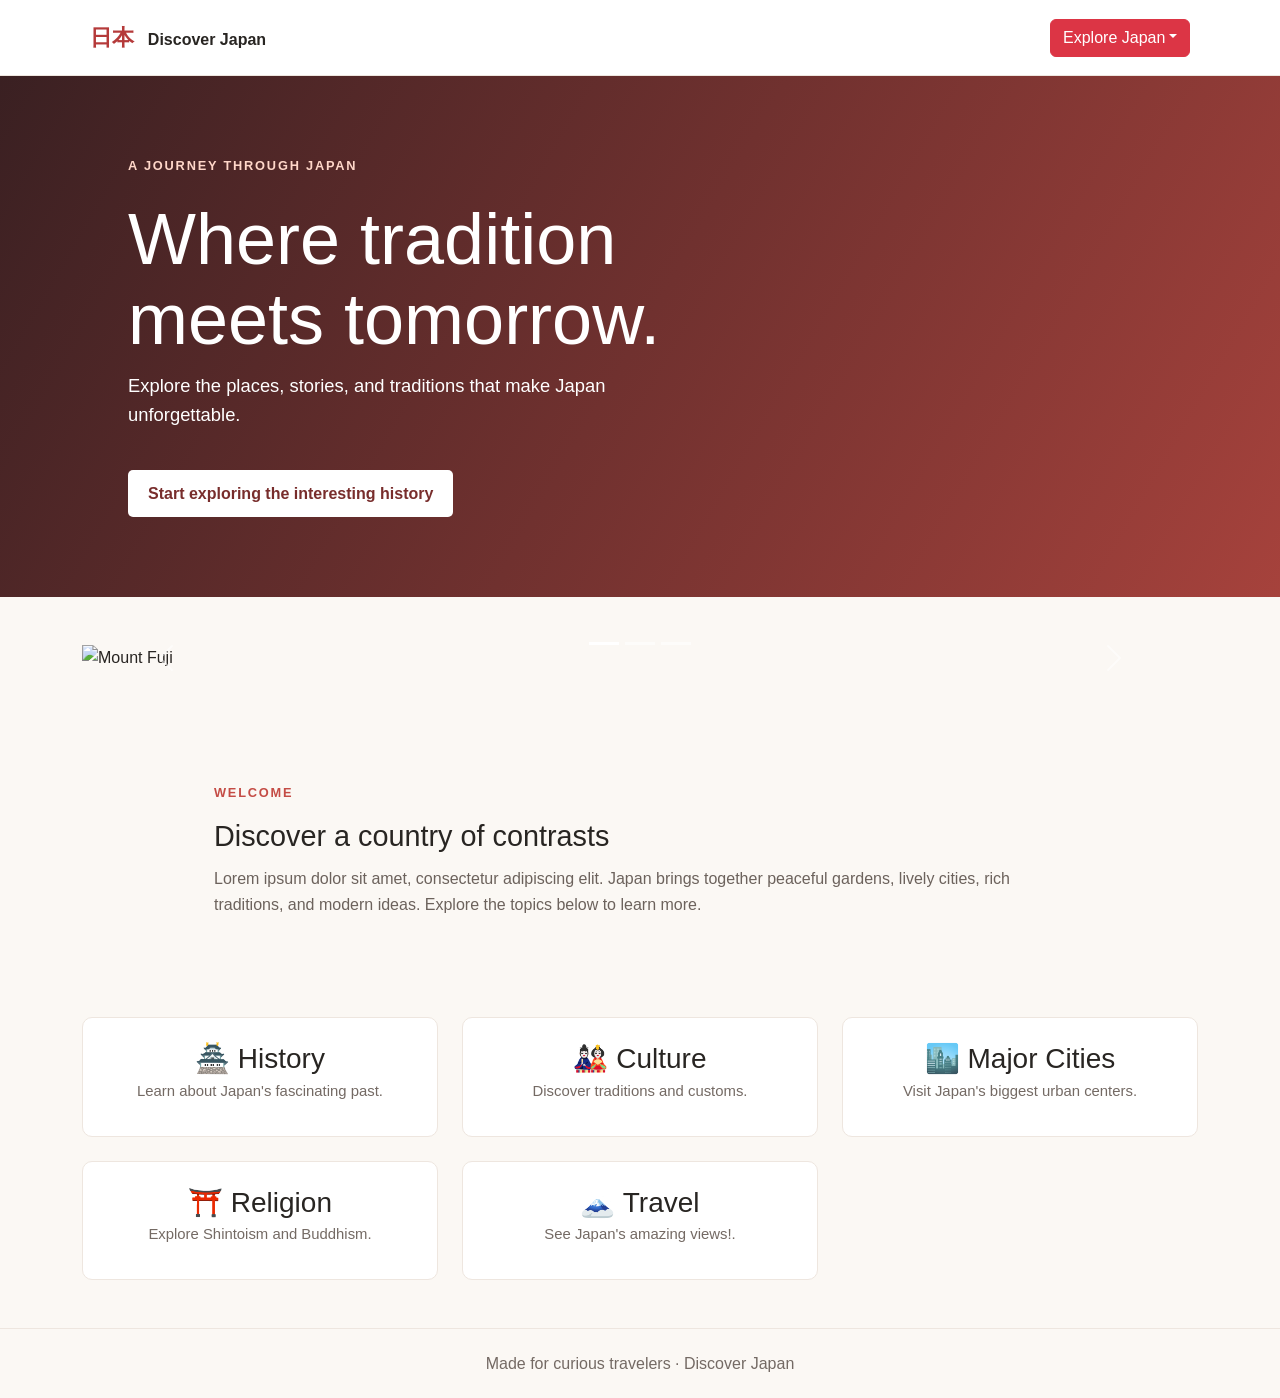
==== index.html @ 2e781ce1 "index.html added Added final draft of home page" ====
<!DOCTYPE html>
<html lang="en">
<head>
  <meta charset="UTF-8">
  <meta name="viewport" content="width=device-width, initial-scale=1.0">
  <title>Discover Japan</title>
  <link href="https://cdn.jsdelivr.net/npm/bootstrap@5.3.3/dist/css/bootstrap.min.css" rel="stylesheet">
    <link rel="stylesheet" href="TPRoughStyles.css">
</head>
<script src="https://cdn.jsdelivr.net/npm/bootstrap@5.3.3/dist/js/bootstrap.bundle.min.js"></script>
<body>
  <header class="site-header">
    <a class="logo" href="TPRoughPage1.html">日本 <span>Discover Japan</span></a>
    <nav>
      <div class = "dropdown d-inline-block">
	  <button class = "btn btn-danger dropdown-toggle" types="button" data-bs-toggle="dropdown">Explore Japan</button>
	  
	  <ul class="dropdown-menu">
	  
	  <li><a class="dropdown-item" href="TPRoughPage2.html">History</a></li>
      <li><a class="dropdown-item" href="TPRoughPage3.html">Culture</a></li>
      <li><a class="dropdown-item" href="TPRoughPage4.html">Major Cities</a></li>
      <li><a class="dropdown-item" href="TPRoughPage5.html">Religion</a></li>
      <li><a class="dropdown-item" href="TPRoughPage6.html">Travel</a></li>
	  </ul>
	  </div>
    </nav>
  </header>

  <main>
    <section class="hero">
      <p class="eyebrow">A journey through Japan</p>
      <h1>Where tradition meets tomorrow.</h1>
      <p id="subhead">Explore the places, stories, and traditions that make Japan unforgettable.</p>
   
	<a class="button" href="TPRoughPage2.html">Start exploring the interesting history</a>
    </section>
	
	<section class="container my-5">

<div id="japanCarousel" class="carousel slide" data-bs-ride="carousel">

  <div class="carousel-indicators">
    <button type="button" data-bs-target="#japanCarousel" data-bs-slide-to="0" class="active"></button>
    <button type="button" data-bs-target="#japanCarousel" data-bs-slide-to="1"></button>
    <button type="button" data-bs-target="#japanCarousel" data-bs-slide-to="2"></button>
  </div>

  <div class="carousel-inner">

    <div class="carousel-item active">
      <img src="images/mountFuji100.jpg" class="d-block w-100" alt="Mount Fuji">
    </div>

    <div class="carousel-item">
      <img src="images/tokyo100.jpg" class="d-block w-100" alt="Tokyo">
    </div>

    <div class="carousel-item">
      <img src="images/kyoto100.jpg" class="d-block w-100" alt="Kyoto">
    </div>

  </div>

  <button class="carousel-control-prev"
          type="button"
          data-bs-target="#japanCarousel"
          data-bs-slide="prev">
    <span class="carousel-control-prev-icon"></span>
  </button>

  <button class="carousel-control-next"
          type="button"
          data-bs-target="#japanCarousel"
          data-bs-slide="next">
    <span class="carousel-control-next-icon"></span>
  </button>

</div>

</section>

    <section class="intro" id="explore">
      <p class="eyebrow">Welcome</p>
      <h2>Discover a country of contrasts</h2>
      <p>Lorem ipsum dolor sit amet, consectetur adipiscing elit. Japan brings together peaceful gardens, lively cities, rich traditions, and modern ideas. Explore the topics below to learn more.</p>
    </section>

    <section class="container my-5">

<div class="row g-4">

  <div class="col-12 col-sm-6 col-lg-4">
    <a class="card p-3 text-center h-100" href="TPRoughPage2.html">
      <h3>🏯 History</h3>
      <p>Learn about Japan's fascinating past.</p>
    </a>
  </div>

  <div class="col-12 col-sm-6 col-lg-4">
    <a class="card p-3 text-center h-100" href="TPRoughPage3.html">
      <h3>🎎 Culture</h3>
      <p>Discover traditions and customs.</p>
    </a>
  </div>

  <div class="col-12 col-sm-6 col-lg-4">
    <a class="card p-3 text-center h-100" href="TPRoughPage4.html">
      <h3>🏙️ Major Cities</h3>
      <p>Visit Japan's biggest urban centers.</p>
    </a>
  </div>

  <div class="col-12 col-sm-6 col-lg-4">
    <a class="card p-3 text-center h-100" href="TPRoughPage5.html">
      <h3>⛩️ Religion</h3>
      <p>Explore Shintoism and Buddhism.</p>
    </a>
  </div>

  <div class="col-12 col-sm-6 col-lg-4">
    <a class="card p-3 text-center h-100" href="TPRoughPage6.html">
      <h3>🗻 Travel</h3>
      <p>See Japan's amazing views!.</p>
    </a>
  </div>

</div>

</section>
  </main>

  <footer>Made for curious travelers · Discover Japan</footer>
</body>
</html>
---- TPRoughStyles.css ----
* {
  margin: 0;
  padding: 0;
  box-sizing: border-box;
}

body {
  font-family: -apple-system, BlinkMacSystemFont, "Segoe UI", sans-serif;
  line-height: 1.6;
  color: #282522;
  background: #fbf8f4;
}

.site-header {
  min-height: 76px;
  padding: 16px 7%;
  display: flex;
  align-items: center;
  justify-content: space-between;
  gap: 24px;
  background: #fff;
  border-bottom: 1px solid #eee6df;
}

.logo {
  color: #b53a3a;
  font-size: 1.4rem;
  font-weight: 800;
  text-decoration: none;
}

.logo span {
  color: #282522;
  font-size: 1rem;
  margin-left: 8px;
}

nav {
  display: flex;
  flex-wrap: wrap;
  gap: 20px;
}

nav a, .text-link {
  color: #514943;
  text-decoration: none;
  font-weight: 600;
}

nav a:hover, .text-link:hover {
  color: #b53a3a;
}

.hero {
  min-height: 390px;
  padding: 80px 10%;
  display: flex;
  flex-direction: column;
  align-items: flex-start;
  justify-content: center;
  color: white;
  background: linear-gradient(120deg, #3a2022, #a6423c);
}

.hero h1 {
  max-width: 650px;
  margin: 8px 0 12px;
  font-size: clamp(2.5rem, 7vw, 4.5rem);
  line-height: 1.1;
}

.hero p:not(.eyebrow) {
  max-width: 560px;
  color: darkred;
}

#historyp {
  max-width: 560px;
  color: white;
  font-size: 1.15rem;
}
.eyebrow {
  color: #c44c45;
  font-size: 0.8rem;
  font-weight: 800;
  letter-spacing: 0.14em;
  text-transform: uppercase;
}

.hero .eyebrow {
  color: #ffd7c9;
}

.button {
  margin-top: 24px;
  padding: 11px 20px;
  border-radius: 5px;
  color: #782d2c;
  background: white;
  font-weight: 700;
  text-decoration: none;
}

.intro, .topic-page {
  max-width: 900px;
  margin: 0 auto;
  padding: 64px 24px 36px;
}

.intro h2, .topic-panel h2 p {
  margin: 6px 0 12px;
  font-size: 1.8rem;
}

.intro > p:last-child, .topic-panel p {
  color: #6c625c;
}

.card-grid {
  max-width: 1100px;
  margin: 0 auto;
  padding: 10px 24px 70px;
  display: grid;
  grid-template-columns: repeat(auto-fit, minmax(190px, 1fr));
  gap: 16px;
}

.card {
  padding: 22px;
  border: 1px solid #eee6df;
  border-radius: 10px;
  color: inherit;
  background: white;
  text-decoration: none;
  transition: transform 0.2s, box-shadow 0.2s;
}

.card:hover {
  transform: translateY(-4px);
  box-shadow: 0 10px 24px #38231a12;
}

.card span {
  font-size: 1.8rem;
}

.card h3 {
  margin: 8px 0 4px;
}

.card p {
  color: #746a64;
  font-size: 0.93rem;
}

.topic-page {
  min-height: calc(100vh - 140px);
}

.topic-page h1 {
  margin: 4px 0;
  color: #9f3835;
  font-size: clamp(2.5rem, 7vw, 4rem);
}

.lead {
  color: #746a64;
  font-size: 1.15rem;
}

.topic-panel {
  margin: 30px 0 24px;
  padding: 28px;
  border-radius: 10px;
  background: white;
  box-shadow: 0 5px 20px #38231a0c;
  color: darkred;
}

.historyContent {
  color: rgb(138, 3, 3);
}

footer {
  padding: 22px;
  color: #746a64;
  text-align: center;
  border-top: 1px solid #eee6df;
}

.topic-panel-content {
  display: flex;
  flex-direction: column;
  align-items: center;
  gap: 16px;
  color: black;
}

#subhead {
  max-width: 560px;
  color: white;
  font-size: 1.15rem;
}

.historyContent img {
  display: block;
  width: min(100%, 400px);
  height: auto;
  margin: 0 auto 16px;
}

.text-link{
  color: white;
}

.home-link{
  color: red;
}

@media (max-width: 700px) {
  .site-header {
    align-items: flex-start;
    flex-direction: column;
  }

  nav {
    gap: 10px 16px;
  }

  .hero {
    min-height: 340px;
    padding: 60px 8%;
  }
}
.topic-panel-content {
  display: flex;
  flex-direction: column;
  align-items: center;
  gap: 16px;
  color: black;
}
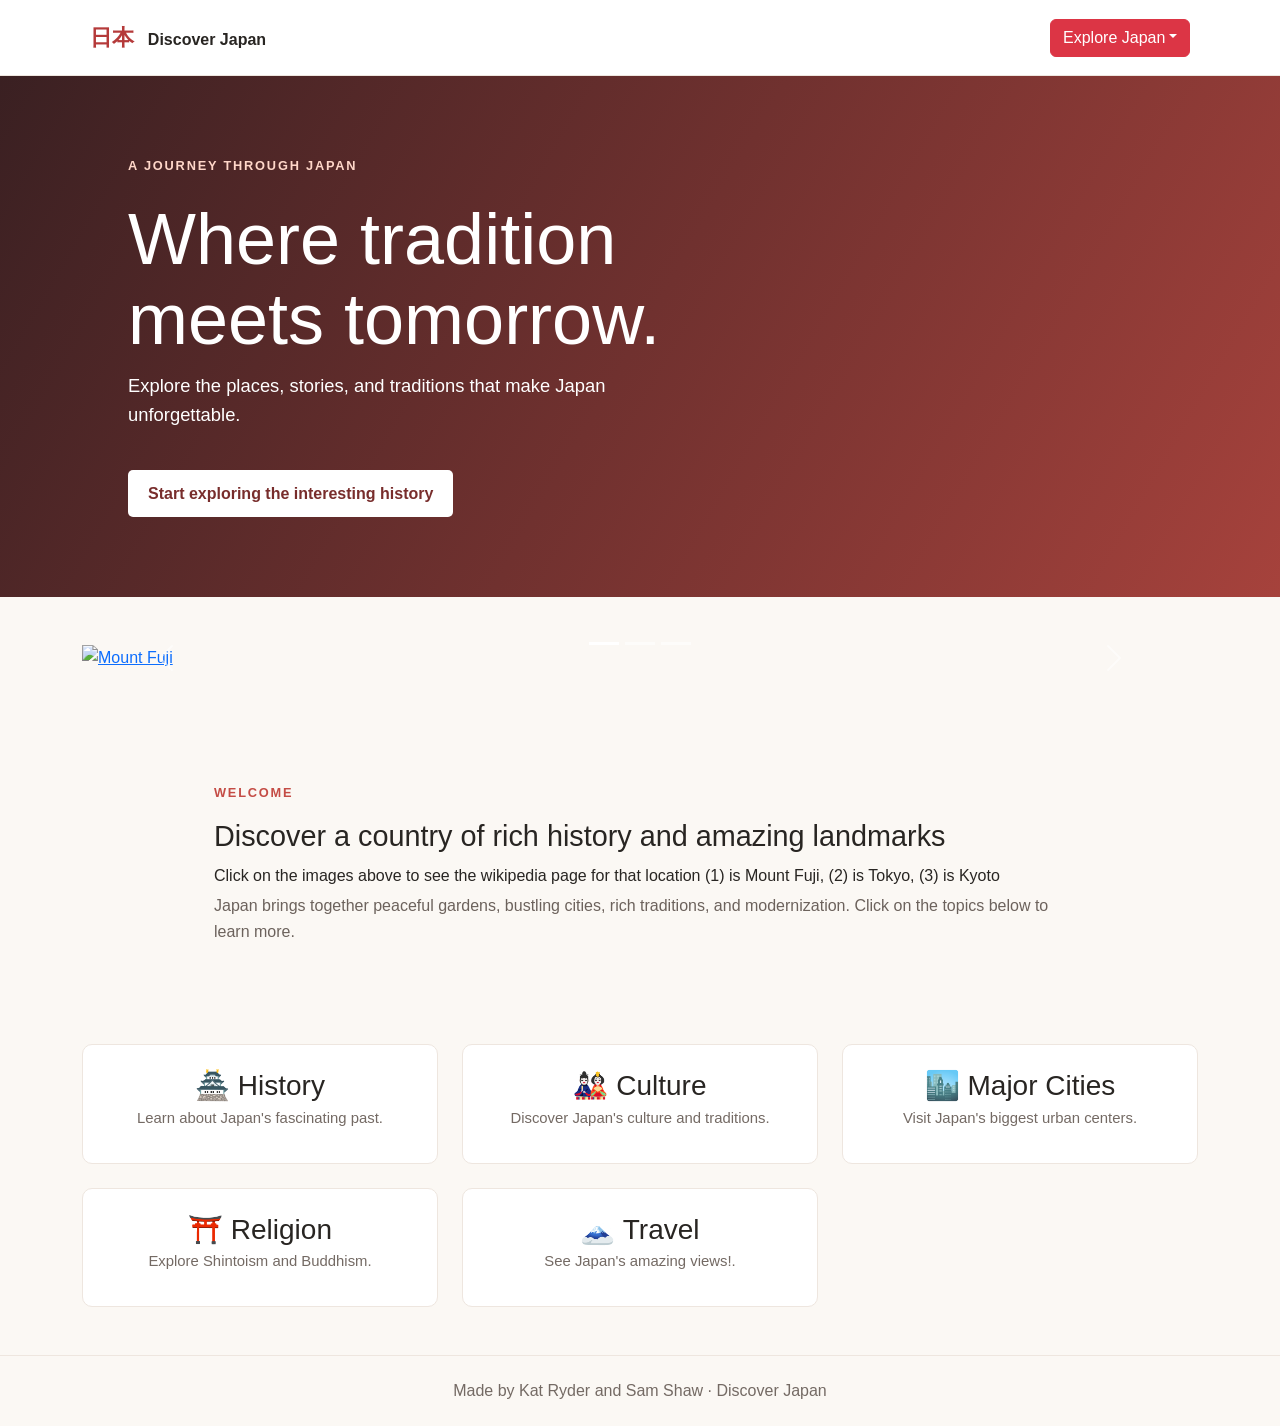
==== commit 942fe695: "more bug fix More info, clickable images in the carousel to the wikipedia page" ====
--- a/index.html
+++ b/index.html
@@ -10,14 +10,14 @@
 <script src="https://cdn.jsdelivr.net/npm/bootstrap@5.3.3/dist/js/bootstrap.bundle.min.js"></script>
 <body>
   <header class="site-header">
-    <a class="logo" href="TPRoughPage1.html">日本 <span>Discover Japan</span></a>
+    <a class="logo" href="index.html">日本 <span>Discover Japan</span></a>
     <nav>
       <div class = "dropdown d-inline-block">
 	  <button class = "btn btn-danger dropdown-toggle" types="button" data-bs-toggle="dropdown">Explore Japan</button>
 	  
 	  <ul class="dropdown-menu">
 	  
-	  <li><a class="dropdown-item" href="TPRoughPage2.html">History</a></li>
+	  <li><a class="dropdown-item" href="TPRoughPage2a.html">History</a></li>
       <li><a class="dropdown-item" href="TPRoughPage3.html">Culture</a></li>
       <li><a class="dropdown-item" href="TPRoughPage4.html">Major Cities</a></li>
       <li><a class="dropdown-item" href="TPRoughPage5.html">Religion</a></li>
@@ -33,7 +33,7 @@
       <h1>Where tradition meets tomorrow.</h1>
       <p id="subhead">Explore the places, stories, and traditions that make Japan unforgettable.</p>
    
-	<a class="button" href="TPRoughPage2.html">Start exploring the interesting history</a>
+	<a class="button" href="TPRoughPage2a.html">Start exploring the interesting history</a>
     </section>
 	
 	<section class="container my-5">
@@ -49,15 +49,21 @@
   <div class="carousel-inner">
 
     <div class="carousel-item active">
+      <a href="https://en.wikipedia.org/wiki/Mount_Fuji">
       <img src="images/mountFuji100.jpg" class="d-block w-100" alt="Mount Fuji">
+      </a>
     </div>
 
     <div class="carousel-item">
+      <a href="https://en.wikipedia.org/wiki/Tokyo">
       <img src="images/tokyo100.jpg" class="d-block w-100" alt="Tokyo">
+      </a>
     </div>
 
     <div class="carousel-item">
+      <a href="https://en.wikipedia.org/wiki/Kyoto">
       <img src="images/kyoto100.jpg" class="d-block w-100" alt="Kyoto">
+      </a>
     </div>
 
   </div>
@@ -82,8 +88,9 @@
 
     <section class="intro" id="explore">
       <p class="eyebrow">Welcome</p>
-      <h2>Discover a country of contrasts</h2>
-      <p>Lorem ipsum dolor sit amet, consectetur adipiscing elit. Japan brings together peaceful gardens, lively cities, rich traditions, and modern ideas. Explore the topics below to learn more.</p>
+      <h2>Discover a country of rich history and amazing landmarks</h2>
+      <h6>Click on the images above to see the wikipedia page for that location (1) is Mount Fuji, (2) is Tokyo, (3) is Kyoto</h6>
+      <p>Japan brings together peaceful gardens, bustling cities, rich traditions, and modernization. Click on the topics below to learn more.</p>
     </section>
 
     <section class="container my-5">
@@ -91,7 +98,7 @@
 <div class="row g-4">
 
   <div class="col-12 col-sm-6 col-lg-4">
-    <a class="card p-3 text-center h-100" href="TPRoughPage2.html">
+    <a class="card p-3 text-center h-100" href="TPRoughPage2a.html">
       <h3>🏯 History</h3>
       <p>Learn about Japan's fascinating past.</p>
     </a>
@@ -100,7 +107,7 @@
   <div class="col-12 col-sm-6 col-lg-4">
     <a class="card p-3 text-center h-100" href="TPRoughPage3.html">
       <h3>🎎 Culture</h3>
-      <p>Discover traditions and customs.</p>
+      <p>Discover Japan's culture and traditions.</p>
     </a>
   </div>
 
@@ -130,6 +137,6 @@
 </section>
   </main>
 
-  <footer>Made for curious travelers · Discover Japan</footer>
+  <footer>Made by Kat Ryder and Sam Shaw · Discover Japan</footer>
 </body>
 </html>
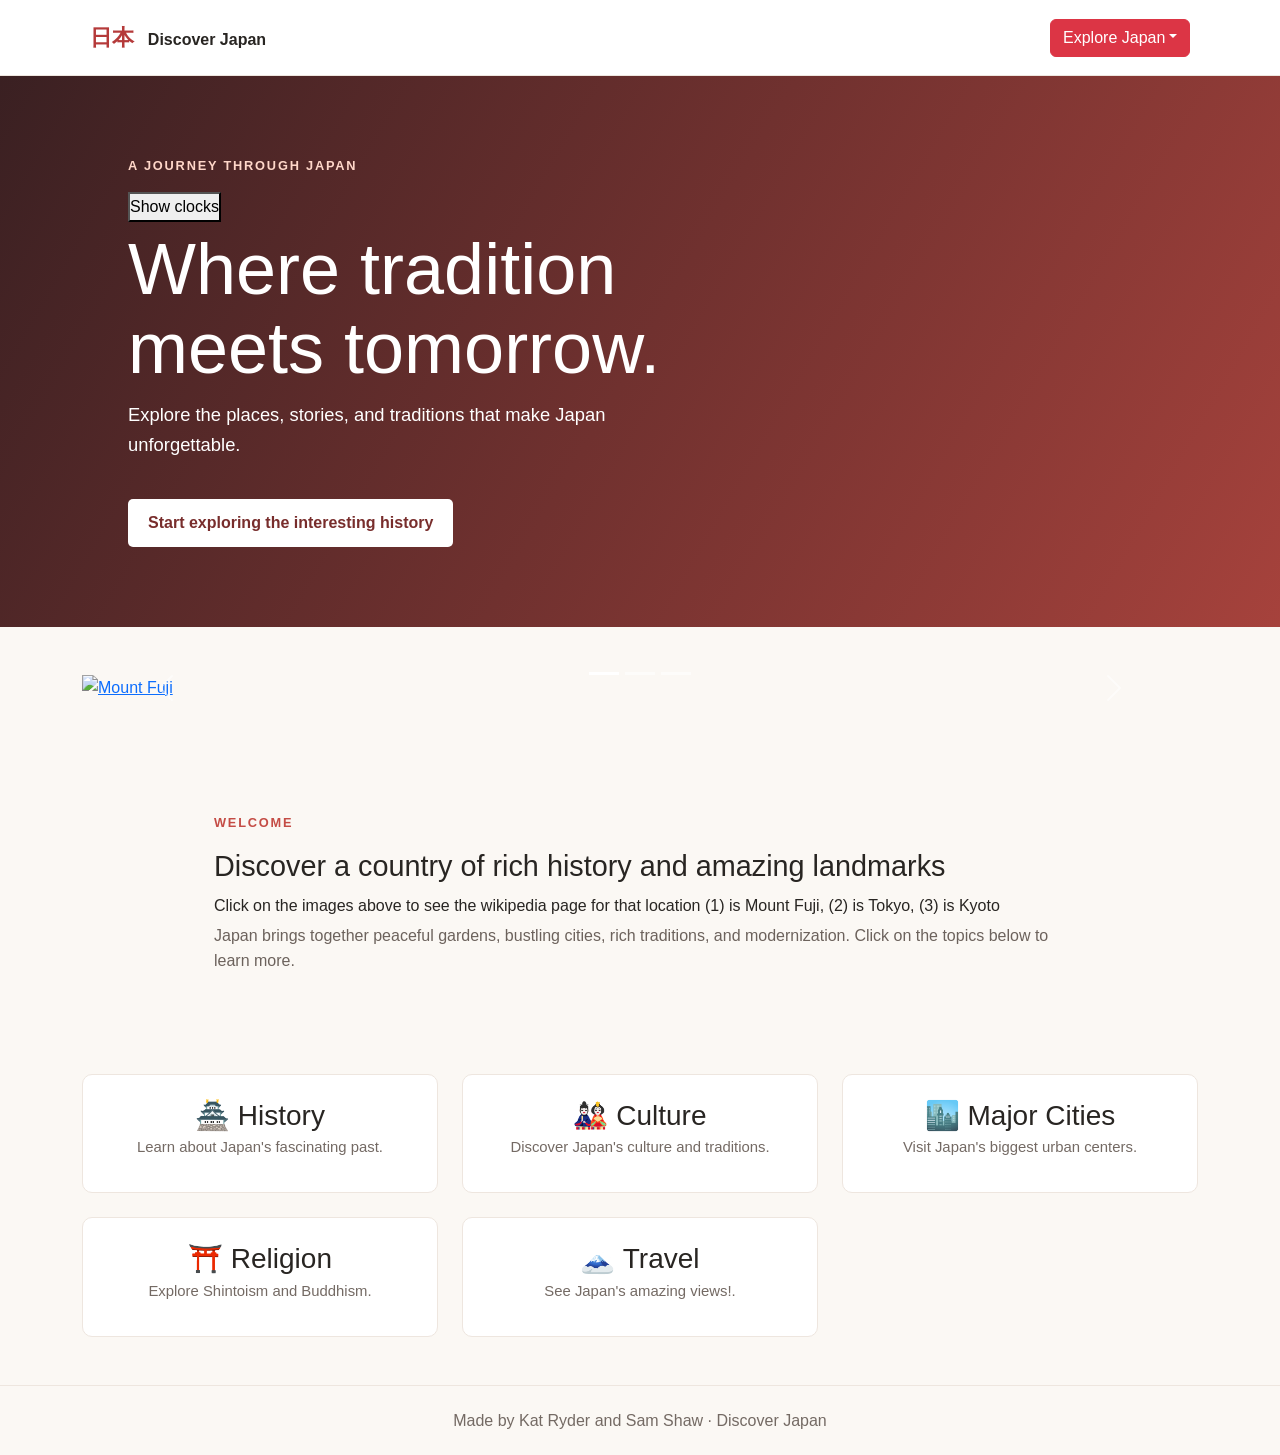
==== commit 4c7c03f0: "update nov 20th Added clock with javascript and fixed drop down menu not dropping down" ====
--- a/index.html
+++ b/index.html
@@ -6,8 +6,10 @@
   <title>Discover Japan</title>
   <link href="https://cdn.jsdelivr.net/npm/bootstrap@5.3.3/dist/css/bootstrap.min.css" rel="stylesheet">
     <link rel="stylesheet" href="TPRoughStyles.css">
+    <script src="https://cdn.jsdelivr.net/npm/bootstrap@5.3.3/dist/js/bootstrap.bundle.min.js" defer></script>
+<script src="japanClock.js" defer></script>
 </head>
-<script src="https://cdn.jsdelivr.net/npm/bootstrap@5.3.3/dist/js/bootstrap.bundle.min.js"></script>
+
 <body>
   <header class="site-header">
     <a class="logo" href="index.html">日本 <span>Discover Japan</span></a>
@@ -30,6 +32,13 @@
   <main>
     <section class="hero">
       <p class="eyebrow">A journey through Japan</p>
+      
+ <button id="toggleButton">Show clocks</button>
+
+  <div id="clocks" hidden>
+    <p>Current local time: <span id="localTime"></span></p>
+    <p>Japan time (13 hours ahead): <span id="countryTime"></span></p>
+  </div>
       <h1>Where tradition meets tomorrow.</h1>
       <p id="subhead">Explore the places, stories, and traditions that make Japan unforgettable.</p>
    
